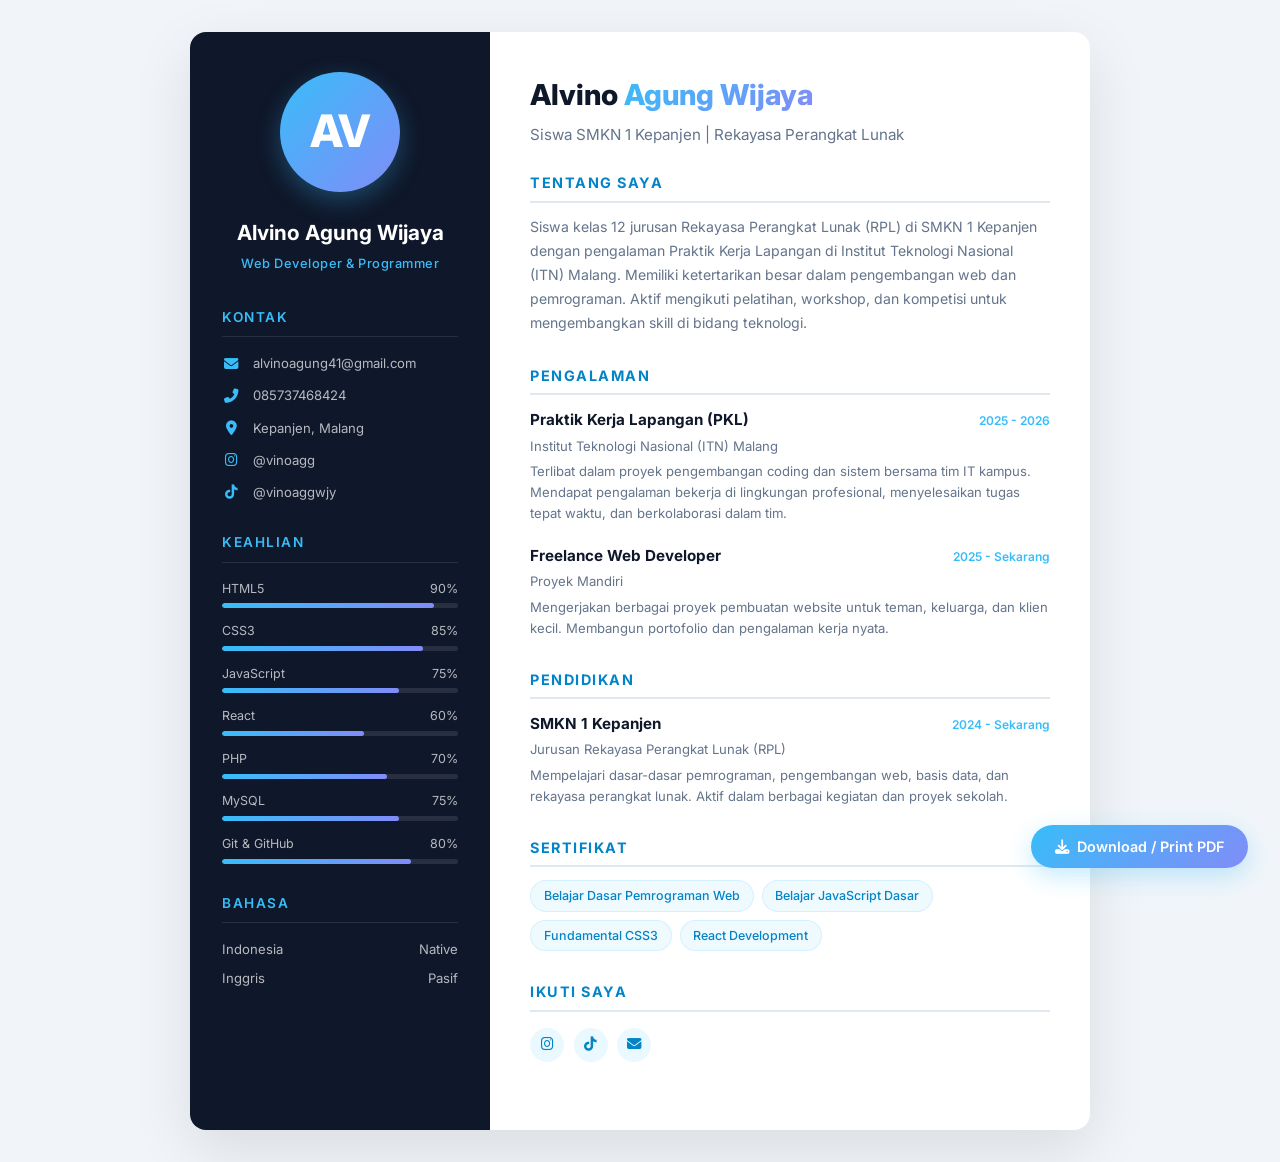
==== cv.html @ 9ded8725 "Update email & no telp, tambah CV profesional, aktifkan download CV" ====
<!DOCTYPE html>
<html lang="id">
<head>
  <meta charset="UTF-8" />
  <meta name="viewport" content="width=device-width, initial-scale=1.0" />
  <title>CV - Alvino Agung Wijaya</title>
  <link href="https://fonts.googleapis.com/css2?family=Inter:wght@300;400;500;600;700;800&display=swap" rel="stylesheet" />
  <link rel="stylesheet" href="https://cdnjs.cloudflare.com/ajax/libs/font-awesome/6.5.0/css/all.min.css" />
  <style>
    :root {
      --primary: #38bdf8;
      --primary-dark: #0284c7;
      --accent: #818cf8;
      --dark: #0f172a;
      --dark2: #1e293b;
      --text: #334155;
      --text-light: #64748b;
      --border: #e2e8f0;
      --bg: #ffffff;
      --sidebar: #0f172a;
    }
    * { margin: 0; padding: 0; box-sizing: border-box; }
    body {
      font-family: 'Inter', sans-serif;
      color: var(--text);
      background: #f1f5f9;
      display: flex;
      justify-content: center;
      padding: 2rem 1rem;
      line-height: 1.6;
    }

    .cv {
      max-width: 900px;
      width: 100%;
      background: var(--bg);
      border-radius: 16px;
      overflow: hidden;
      box-shadow: 0 20px 60px rgba(0,0,0,0.1);
      display: grid;
      grid-template-columns: 300px 1fr;
    }

    /* ===== SIDEBAR ===== */
    .sidebar {
      background: var(--sidebar);
      color: #fff;
      padding: 2.5rem 2rem;
    }
    .avatar {
      width: 120px;
      height: 120px;
      border-radius: 50%;
      background: linear-gradient(135deg, var(--primary), var(--accent));
      display: flex;
      align-items: center;
      justify-content: center;
      font-size: 2.8rem;
      font-weight: 800;
      margin: 0 auto 1.5rem;
      box-shadow: 0 8px 25px rgba(56,189,248,0.3);
    }
    .sidebar h2 {
      text-align: center;
      font-size: 1.3rem;
      font-weight: 700;
      margin-bottom: 0.3rem;
    }
    .sidebar .title {
      text-align: center;
      font-size: 0.8rem;
      color: var(--primary);
      font-weight: 500;
      letter-spacing: 0.5px;
      margin-bottom: 2rem;
    }

    .sidebar-section {
      margin-bottom: 1.8rem;
    }
    .sidebar-section h3 {
      font-size: 0.85rem;
      font-weight: 600;
      text-transform: uppercase;
      letter-spacing: 1.5px;
      color: var(--primary);
      margin-bottom: 1rem;
      padding-bottom: 0.5rem;
      border-bottom: 1px solid rgba(255,255,255,0.1);
    }
    .contact-item {
      display: flex;
      align-items: center;
      gap: 0.8rem;
      font-size: 0.82rem;
      color: rgba(255,255,255,0.7);
      margin-bottom: 0.7rem;
    }
    .contact-item i {
      width: 18px;
      color: var(--primary);
      font-size: 0.9rem;
      text-align: center;
    }
    .contact-item a {
      color: rgba(255,255,255,0.7);
      text-decoration: none;
      transition: color 0.2s;
    }
    .contact-item a:hover { color: var(--primary); }

    .skill-item {
      margin-bottom: 0.8rem;
    }
    .skill-item .label {
      display: flex;
      justify-content: space-between;
      font-size: 0.78rem;
      margin-bottom: 0.3rem;
      color: rgba(255,255,255,0.7);
    }
    .skill-bar {
      height: 5px;
      background: rgba(255,255,255,0.1);
      border-radius: 3px;
      overflow: hidden;
    }
    .skill-bar .fill {
      height: 100%;
      border-radius: 3px;
      background: linear-gradient(90deg, var(--primary), var(--accent));
    }

    .lang-item {
      display: flex;
      justify-content: space-between;
      font-size: 0.82rem;
      color: rgba(255,255,255,0.7);
      margin-bottom: 0.5rem;
    }

    /* ===== MAIN ===== */
    .main {
      padding: 2.5rem 2.5rem;
    }
    .main h1 {
      font-size: 1.8rem;
      font-weight: 800;
      color: var(--dark);
      margin-bottom: 0.3rem;
    }
    .main h1 span {
      background: linear-gradient(135deg, var(--primary), var(--accent));
      -webkit-background-clip: text;
      -webkit-text-fill-color: transparent;
    }
    .main .subtitle {
      font-size: 0.95rem;
      color: var(--text-light);
      margin-bottom: 1.5rem;
    }

    .main-section {
      margin-bottom: 1.8rem;
    }
    .main-section h3 {
      font-size: 0.9rem;
      font-weight: 700;
      text-transform: uppercase;
      letter-spacing: 1.5px;
      color: var(--primary-dark);
      margin-bottom: 0.8rem;
      padding-bottom: 0.4rem;
      border-bottom: 2px solid var(--border);
    }
    .main-section p {
      font-size: 0.88rem;
      color: var(--text-light);
      line-height: 1.7;
    }

    .exp-item {
      margin-bottom: 1.2rem;
    }
    .exp-item .exp-header {
      display: flex;
      justify-content: space-between;
      align-items: baseline;
      margin-bottom: 0.2rem;
    }
    .exp-item .exp-header h4 {
      font-size: 0.95rem;
      font-weight: 700;
      color: var(--dark);
    }
    .exp-item .exp-header .date {
      font-size: 0.75rem;
      color: var(--primary);
      font-weight: 600;
      white-space: nowrap;
    }
    .exp-item .exp-sub {
      font-size: 0.82rem;
      color: var(--text-light);
      margin-bottom: 0.3rem;
    }
    .exp-item .exp-desc {
      font-size: 0.82rem;
      color: var(--text-light);
      line-height: 1.6;
    }

    .cert-list {
      display: flex;
      flex-wrap: wrap;
      gap: 0.5rem;
    }
    .cert-list span {
      padding: 0.3rem 0.8rem;
      border-radius: 50px;
      background: rgba(56,189,248,0.08);
      border: 1px solid rgba(56,189,248,0.15);
      color: var(--primary-dark);
      font-size: 0.78rem;
      font-weight: 500;
    }

    .social-links {
      display: flex;
      gap: 0.6rem;
      margin-top: 1rem;
    }
    .social-links a {
      width: 34px;
      height: 34px;
      border-radius: 50%;
      background: rgba(56,189,248,0.1);
      display: flex;
      align-items: center;
      justify-content: center;
      color: var(--primary-dark);
      font-size: 0.9rem;
      text-decoration: none;
      transition: all 0.2s;
    }
    .social-links a:hover {
      background: var(--primary);
      color: #fff;
    }

    .print-btn {
      position: fixed;
      bottom: 2rem;
      right: 2rem;
      padding: 0.8rem 1.5rem;
      border-radius: 50px;
      background: linear-gradient(135deg, var(--primary), var(--accent));
      color: #fff;
      border: none;
      font-weight: 600;
      font-size: 0.9rem;
      cursor: pointer;
      display: flex;
      align-items: center;
      gap: 0.5rem;
      box-shadow: 0 8px 25px rgba(56,189,248,0.3);
      transition: all 0.3s;
      z-index: 100;
      font-family: 'Inter', sans-serif;
    }
    .print-btn:hover {
      transform: translateY(-3px);
      box-shadow: 0 12px 35px rgba(56,189,248,0.4);
    }

    @media print {
      body { padding: 0; background: #fff; }
      .cv { box-shadow: none; border-radius: 0; max-width: 100%; }
      .print-btn { display: none; }
    }

    @media (max-width: 700px) {
      .cv { grid-template-columns: 1fr; }
      .sidebar { padding: 2rem 1.5rem; }
      .main { padding: 2rem 1.5rem; }
      .exp-item .exp-header { flex-direction: column; }
    }
  </style>
</head>
<body>

  <div class="cv">

    <!-- SIDEBAR -->
    <div class="sidebar">
      <div class="avatar">AV</div>
      <h2>Alvino Agung Wijaya</h2>
      <p class="title">Web Developer &amp; Programmer</p>

      <div class="sidebar-section">
        <h3>Kontak</h3>
        <div class="contact-item">
          <i class="fas fa-envelope"></i>
          <a href="mailto:alvinoagung41@gmail.com">alvinoagung41@gmail.com</a>
        </div>
        <div class="contact-item">
          <i class="fas fa-phone-alt"></i>
          <span>085737468424</span>
        </div>
        <div class="contact-item">
          <i class="fas fa-map-marker-alt"></i>
          <span>Kepanjen, Malang</span>
        </div>
        <div class="contact-item">
          <i class="fab fa-instagram"></i>
          <a href="https://instagram.com/vinoagg" target="_blank">@vinoagg</a>
        </div>
        <div class="contact-item">
          <i class="fab fa-tiktok"></i>
          <a href="https://tiktok.com/@vinoaggwjy" target="_blank">@vinoaggwjy</a>
        </div>
      </div>

      <div class="sidebar-section">
        <h3>Keahlian</h3>
        <div class="skill-item">
          <div class="label"><span>HTML5</span><span>90%</span></div>
          <div class="skill-bar"><div class="fill" style="width:90%"></div></div>
        </div>
        <div class="skill-item">
          <div class="label"><span>CSS3</span><span>85%</span></div>
          <div class="skill-bar"><div class="fill" style="width:85%"></div></div>
        </div>
        <div class="skill-item">
          <div class="label"><span>JavaScript</span><span>75%</span></div>
          <div class="skill-bar"><div class="fill" style="width:75%"></div></div>
        </div>
        <div class="skill-item">
          <div class="label"><span>React</span><span>60%</span></div>
          <div class="skill-bar"><div class="fill" style="width:60%"></div></div>
        </div>
        <div class="skill-item">
          <div class="label"><span>PHP</span><span>70%</span></div>
          <div class="skill-bar"><div class="fill" style="width:70%"></div></div>
        </div>
        <div class="skill-item">
          <div class="label"><span>MySQL</span><span>75%</span></div>
          <div class="skill-bar"><div class="fill" style="width:75%"></div></div>
        </div>
        <div class="skill-item">
          <div class="label"><span>Git &amp; GitHub</span><span>80%</span></div>
          <div class="skill-bar"><div class="fill" style="width:80%"></div></div>
        </div>
      </div>

      <div class="sidebar-section">
        <h3>Bahasa</h3>
        <div class="lang-item"><span>Indonesia</span><span>Native</span></div>
        <div class="lang-item"><span>Inggris</span><span>Pasif</span></div>
      </div>
    </div>

    <!-- MAIN -->
    <div class="main">
      <h1>Alvino <span>Agung Wijaya</span></h1>
      <p class="subtitle">Siswa SMKN 1 Kepanjen | Rekayasa Perangkat Lunak</p>

      <div class="main-section">
        <h3>Tentang Saya</h3>
        <p>
          Siswa kelas 12 jurusan Rekayasa Perangkat Lunak (RPL) di SMKN 1 Kepanjen dengan pengalaman 
          Praktik Kerja Lapangan di Institut Teknologi Nasional (ITN) Malang. Memiliki ketertarikan 
          besar dalam pengembangan web dan pemrograman. Aktif mengikuti pelatihan, workshop, dan 
          kompetisi untuk mengembangkan skill di bidang teknologi.
        </p>
      </div>

      <div class="main-section">
        <h3>Pengalaman</h3>
        <div class="exp-item">
          <div class="exp-header">
            <h4>Praktik Kerja Lapangan (PKL)</h4>
            <span class="date">2025 - 2026</span>
          </div>
          <div class="exp-sub">Institut Teknologi Nasional (ITN) Malang</div>
          <div class="exp-desc">
            Terlibat dalam proyek pengembangan coding dan sistem bersama tim IT kampus. Mendapat 
            pengalaman bekerja di lingkungan profesional, menyelesaikan tugas tepat waktu, dan 
            berkolaborasi dalam tim.
          </div>
        </div>
        <div class="exp-item">
          <div class="exp-header">
            <h4>Freelance Web Developer</h4>
            <span class="date">2025 - Sekarang</span>
          </div>
          <div class="exp-sub">Proyek Mandiri</div>
          <div class="exp-desc">
            Mengerjakan berbagai proyek pembuatan website untuk teman, keluarga, dan klien kecil. 
            Membangun portofolio dan pengalaman kerja nyata.
          </div>
        </div>
      </div>

      <div class="main-section">
        <h3>Pendidikan</h3>
        <div class="exp-item">
          <div class="exp-header">
            <h4>SMKN 1 Kepanjen</h4>
            <span class="date">2024 - Sekarang</span>
          </div>
          <div class="exp-sub">Jurusan Rekayasa Perangkat Lunak (RPL)</div>
          <div class="exp-desc">
            Mempelajari dasar-dasar pemrograman, pengembangan web, basis data, dan rekayasa 
            perangkat lunak. Aktif dalam berbagai kegiatan dan proyek sekolah.
          </div>
        </div>
      </div>

      <div class="main-section">
        <h3>Sertifikat</h3>
        <div class="cert-list">
          <span>Belajar Dasar Pemrograman Web</span>
          <span>Belajar JavaScript Dasar</span>
          <span>Fundamental CSS3</span>
          <span>React Development</span>
        </div>
      </div>

      <div class="main-section">
        <h3>Ikuti Saya</h3>
        <div class="social-links">
          <a href="https://instagram.com/vinoagg" target="_blank" aria-label="Instagram"><i class="fab fa-instagram"></i></a>
          <a href="https://tiktok.com/@vinoaggwjy" target="_blank" aria-label="TikTok"><i class="fab fa-tiktok"></i></a>
          <a href="mailto:alvinoagung41@gmail.com" aria-label="Email"><i class="fas fa-envelope"></i></a>
        </div>
      </div>
    </div>

  </div>

  <button class="print-btn" onclick="window.print()">
    <i class="fas fa-download"></i> Download / Print PDF
  </button>

</body>
</html>
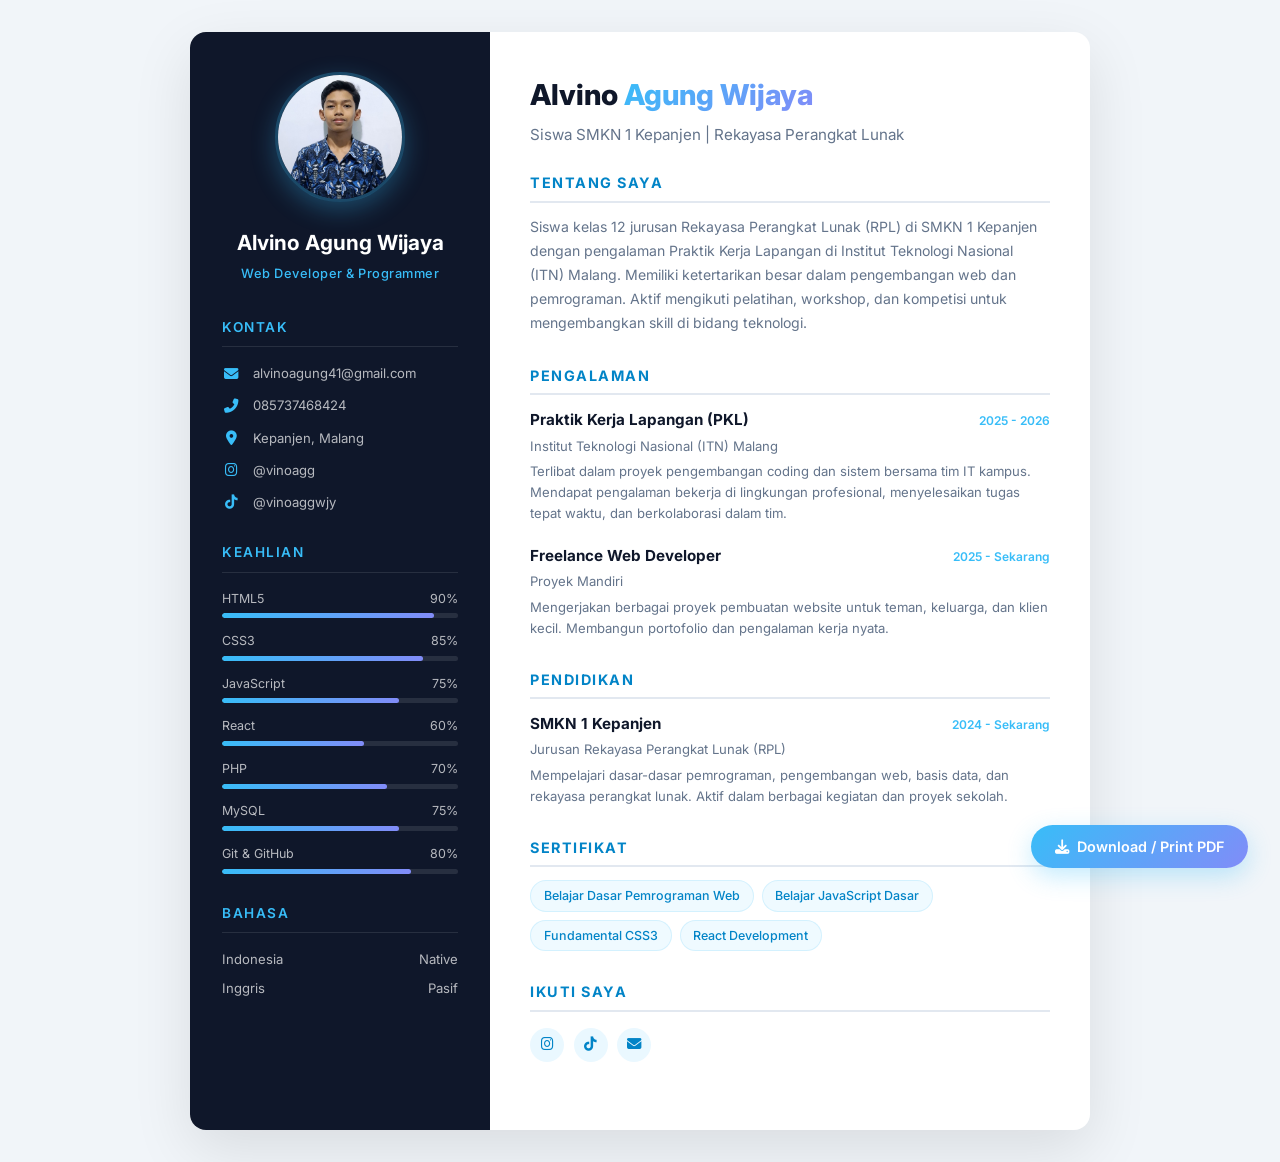
==== commit f8a14222: "Ganti avatar AV dengan foto asli di CV" ====
--- a/cv.html
+++ b/cv.html
@@ -48,17 +48,19 @@
       padding: 2.5rem 2rem;
     }
     .avatar {
-      width: 120px;
-      height: 120px;
+      width: 130px;
+      height: 130px;
       border-radius: 50%;
-      background: linear-gradient(135deg, var(--primary), var(--accent));
-      display: flex;
-      align-items: center;
-      justify-content: center;
-      font-size: 2.8rem;
-      font-weight: 800;
+      overflow: hidden;
       margin: 0 auto 1.5rem;
+      border: 3px solid rgba(56,189,248,0.3);
       box-shadow: 0 8px 25px rgba(56,189,248,0.3);
+    }
+    .avatar img {
+      width: 100%;
+      height: 100%;
+      object-fit: cover;
+      display: block;
     }
     .sidebar h2 {
       text-align: center;
@@ -293,7 +295,9 @@
 
     <!-- SIDEBAR -->
     <div class="sidebar">
-      <div class="avatar">AV</div>
+      <div class="avatar">
+        <img src="fotosaya.jpeg" alt="Alvino Agung Wijaya" />
+      </div>
       <h2>Alvino Agung Wijaya</h2>
       <p class="title">Web Developer &amp; Programmer</p>
 
